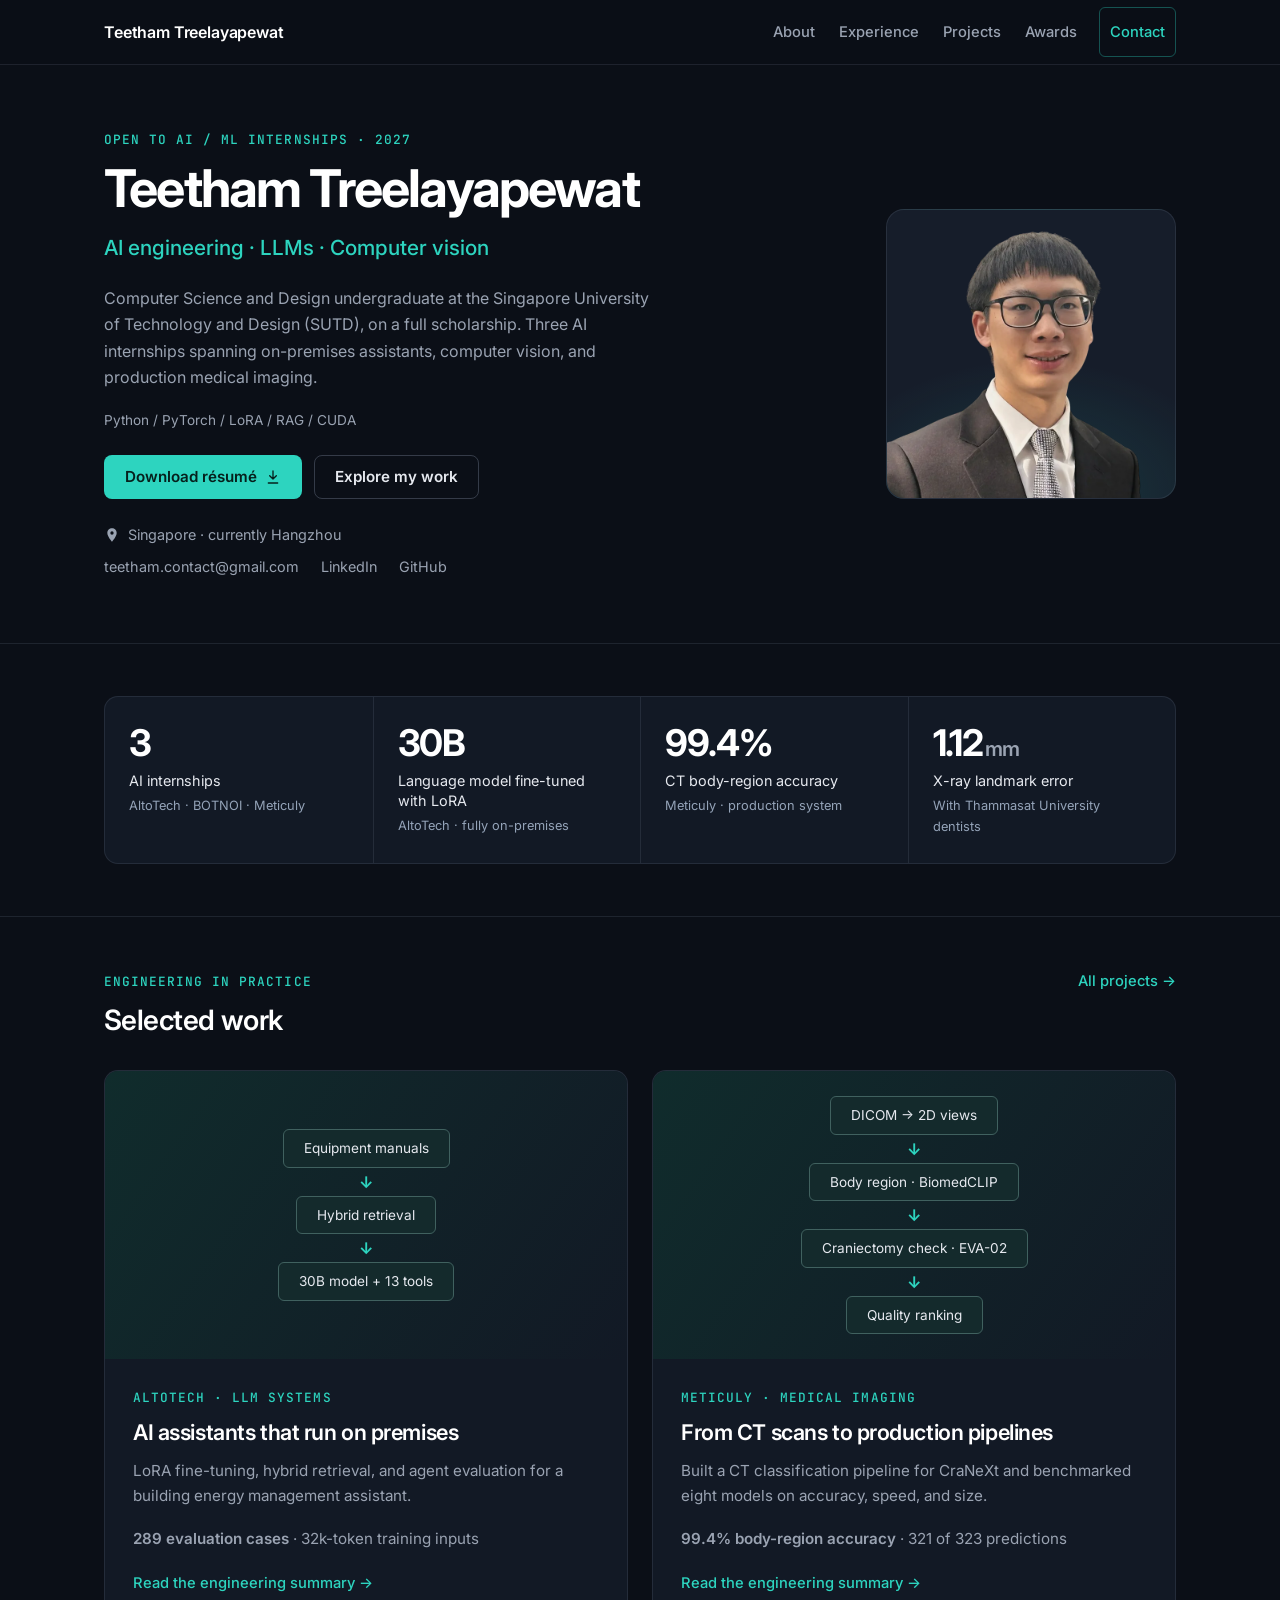
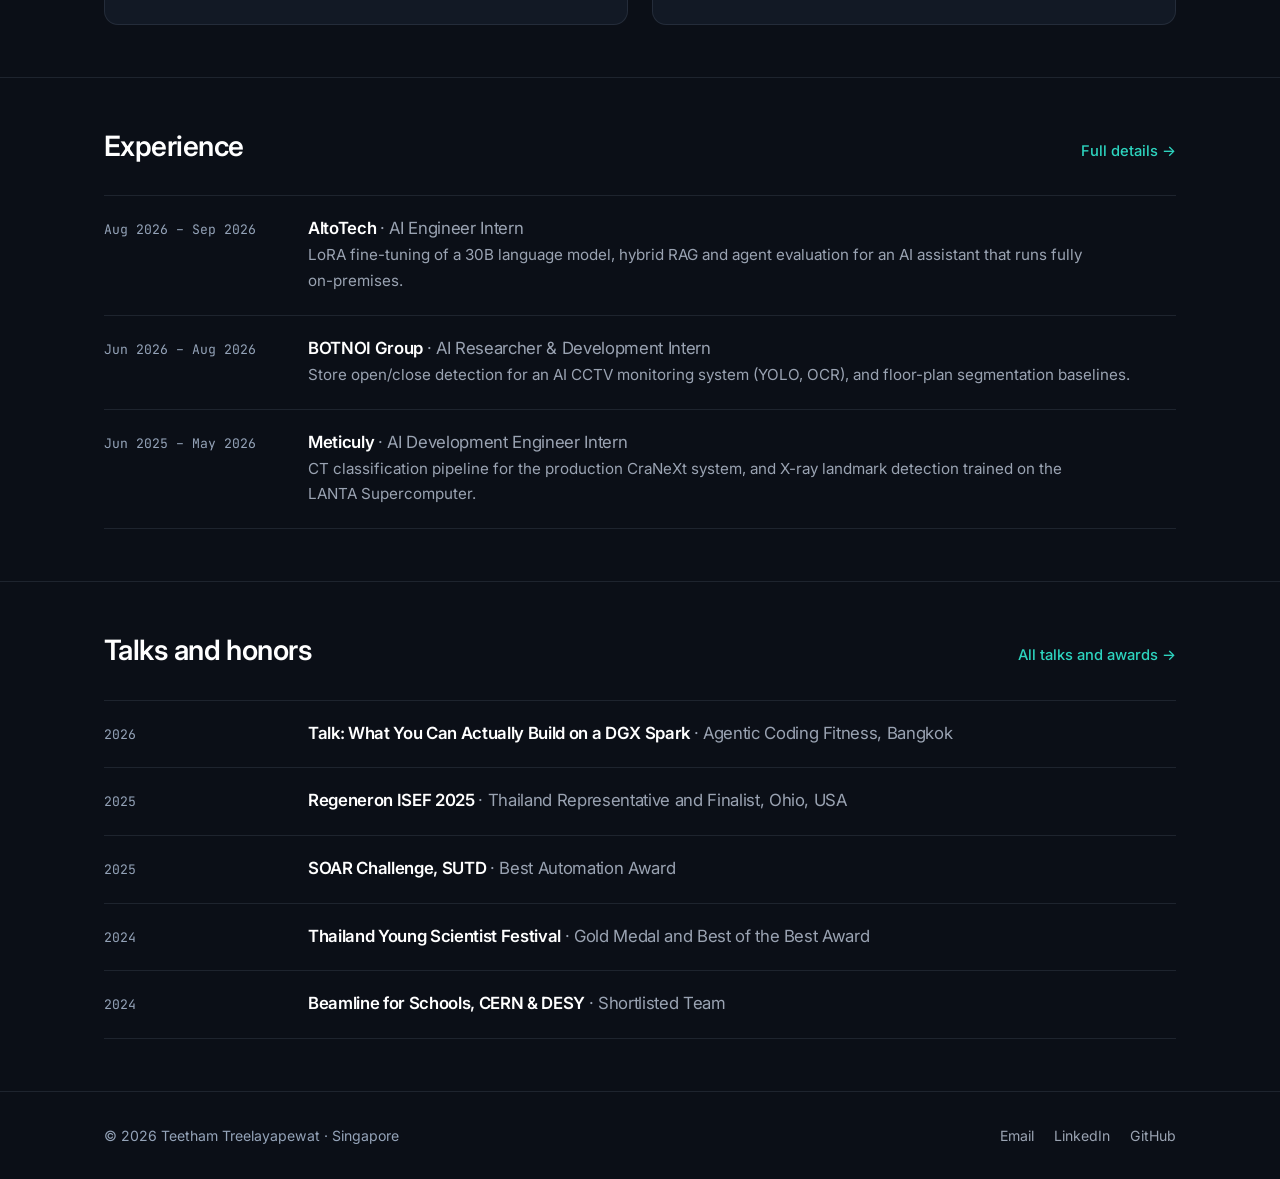
==== index.html @ 7c31bfbb "Portfolio website Static HTML/CSS/JS portfolio for Teetham Treelayapewat: home, about, experience, p" ====
<!DOCTYPE html>
<html lang="en">
<head>
  <meta charset="UTF-8" />
  <meta name="viewport" content="width=device-width, initial-scale=1.0" />
  <title>Teetham Treelayapewat — AI Engineer, Computer Science at SUTD</title>
  <meta name="description" content="Teetham Treelayapewat is an AI engineer and Computer Science student at SUTD, Singapore, with three AI internships in LLM fine-tuning and RAG, computer vision, and medical imaging." />
  <meta name="author" content="Teetham Treelayapewat" />
  <meta name="theme-color" content="#0b0f17" />

  <link rel="preconnect" href="https://fonts.googleapis.com" />
  <link rel="preconnect" href="https://fonts.gstatic.com" crossorigin />
  <link rel="stylesheet" href="https://fonts.googleapis.com/css2?family=Inter:wght@400;500;600;700&amp;family=JetBrains+Mono:wght@400;500&amp;display=swap" />
  <link rel="stylesheet" href="assets/css/style.css" />
  <script>document.documentElement.classList.add('js');</script>
</head>
<body>

  <a class="skip-link" href="#main">Skip to content</a>

  <header class="navbar">
    <nav class="nav-container" aria-label="Main">
      <a href="index.html" class="nav-logo" aria-current="page">Teetham Treelayapewat</a>
      <button class="nav-toggle" id="nav-toggle" type="button"
              aria-label="Menu" aria-expanded="false" aria-controls="nav-links">
        <span></span><span></span><span></span>
      </button>
      <ul class="nav-links" id="nav-links">
        <li><a href="about.html">About</a></li>
        <li><a href="experience.html">Experience</a></li>
        <li><a href="projects.html">Projects</a></li>
        <li><a href="awards.html">Awards</a></li>
        <li><a href="contact.html" class="nav-cta">Contact</a></li>
      </ul>
    </nav>
  </header>

  <main id="main">

    <!-- ── HERO ─────────────────────────────────────────────── -->
    <section class="hero" aria-labelledby="hero-name">
      

      <div class="container hero-inner">
        <div>
          <p class="eyebrow">Open to AI / ML internships &middot; 2027</p>
          <h1 class="hero-name" id="hero-name">Teetham Treelayapewat</h1>
          <p class="hero-title">AI engineering · LLMs · Computer vision</p>
          <p class="hero-bio">Computer Science and Design undergraduate at the Singapore University of Technology and Design (SUTD), on a full scholarship. Three AI internships spanning on-premises assistants, computer vision, and production medical imaging.</p>

          <p class="hero-focus">Python / PyTorch / LoRA / RAG / CUDA</p>
          <div class="hero-actions">
            <a href="assets/Teetham_Treelayapewat_Resume.pdf" class="btn btn-primary">Download résumé <svg viewBox="0 0 24 24" fill="none" stroke="currentColor" stroke-width="2" stroke-linecap="round" stroke-linejoin="round" aria-hidden="true"><path d="M12 3v12M7 10l5 5 5-5M5 21h14"/></svg></a>
            <a href="#featured" class="btn btn-ghost">Explore my work</a>
          </div>

          <ul class="hero-meta">
            <li><svg viewBox="0 0 24 24" aria-hidden="true"><path d="M12 2C8.13 2 5 5.13 5 9c0 5.25 7 13 7 13s7-7.75 7-13c0-3.87-3.13-7-7-7zm0 9.5a2.5 2.5 0 1 1 0-5 2.5 2.5 0 0 1 0 5z"/></svg> Singapore · currently Hangzhou</li>
            <li><a href="mailto:teetham.contact@gmail.com">teetham.contact@gmail.com</a></li>
            <li><a href="https://www.linkedin.com/in/teetham" target="_blank" rel="noopener noreferrer">LinkedIn</a></li>
            <li><a href="https://github.com/teetham-t" target="_blank" rel="noopener noreferrer">GitHub</a></li>
          </ul>
        </div>

        <picture class="hero-photo">
          <source srcset="assets/images/profile-teetham.webp" type="image/webp" />
          <img src="assets/images/profile-teetham.jpg"
               alt="Portrait of Teetham Treelayapewat"
               width="720" height="720" fetchpriority="high" />
        </picture>
      </div>
    </section>

    <!-- ── HIGHLIGHTS ───────────────────────────────────────── -->
    <section class="section" aria-labelledby="highlights-title">
      <div class="container">
        <h2 class="sr-only" id="highlights-title">Highlights</h2>
        <div class="stats fade-in">
          <div class="stat">
            <span class="stat-value">3</span>
            <span class="stat-label">AI internships</span>
            <span class="stat-sub">AltoTech &middot; BOTNOI &middot; Meticuly</span>
          </div>
          <div class="stat">
            <span class="stat-value">30B</span>
            <span class="stat-label">Language model fine-tuned with LoRA</span>
            <span class="stat-sub">AltoTech &middot; fully on-premises</span>
          </div>
          <div class="stat">
            <span class="stat-value">99.4%</span>
            <span class="stat-label">CT body-region accuracy</span>
            <span class="stat-sub">Meticuly &middot; production system</span>
          </div>
          <div class="stat">
            <span class="stat-value">1.12<small>mm</small></span>
            <span class="stat-label">X-ray landmark error</span>
            <span class="stat-sub">With Thammasat University dentists</span>
          </div>
        </div>
      </div>
    </section>

<section class="section" id="featured" aria-labelledby="featured-title">
<div class="container"><div class="section-head"><div><p class="eyebrow">Engineering in practice</p><h2 class="section-title" id="featured-title">Selected work</h2></div><a class="section-link" href="projects.html">All projects →</a></div>
<div class="featured-grid">
<article class="feature-card"><div class="pipeline" aria-label="Assistant pipeline"><span>Equipment manuals</span><b>↓</b><span>Hybrid retrieval</span><b>↓</b><span>30B model + 13 tools</span></div><div class="feature-content"><p class="eyebrow">AltoTech · LLM systems</p><h3>AI assistants that run on premises</h3><p>LoRA fine-tuning, hybrid retrieval, and agent evaluation for a building energy management assistant.</p><p class="feature-result">289 evaluation cases <span>· 32k-token training inputs</span></p><a href="projects.html#altotech" class="section-link">Read the engineering summary →</a></div></article>
<article class="feature-card"><div class="pipeline" aria-label="CT processing pipeline"><span>DICOM → 2D views</span><b>↓</b><span>Body region · BiomedCLIP</span><b>↓</b><span>Craniectomy check · EVA-02</span><b>↓</b><span>Quality ranking</span></div><div class="feature-content"><p class="eyebrow">Meticuly · Medical imaging</p><h3>From CT scans to production pipelines</h3><p>Built a CT classification pipeline for CraNeXt and benchmarked eight models on accuracy, speed, and size.</p><p class="feature-result">99.4% body-region accuracy <span>· 321 of 323 predictions</span></p><a href="projects.html#meticuly" class="section-link">Read the engineering summary →</a></div></article>
</div></div></section>
    <!-- ── EXPERIENCE SUMMARY ───────────────────────────────── -->
    <section class="section" aria-labelledby="exp-title">
      <div class="container">
        <div class="section-head">
          <h2 class="section-title" id="exp-title">Experience</h2>
          <a href="experience.html" class="section-link">Full details &rarr;</a>
        </div>

        <div class="row-list">
          <div class="row fade-in">
            <p class="row-date">Aug 2026 &ndash; Sep 2026</p>
            <div>
              <h3 class="row-title">AltoTech <span>&middot; AI Engineer Intern</span></h3>
              <p class="row-body">LoRA fine-tuning of a 30B language model, hybrid RAG and agent
                evaluation for an AI assistant that runs fully on-premises.</p>
            </div>
          </div>
          <div class="row fade-in">
            <p class="row-date">Jun 2026 &ndash; Aug 2026</p>
            <div>
              <h3 class="row-title">BOTNOI Group <span>&middot; AI Researcher &amp; Development Intern</span></h3>
              <p class="row-body">Store open/close detection for an AI CCTV monitoring system
                (YOLO, OCR), and floor-plan segmentation baselines.</p>
            </div>
          </div>
          <div class="row fade-in">
            <p class="row-date">Jun 2025 &ndash; May 2026</p>
            <div>
              <h3 class="row-title">Meticuly <span>&middot; AI Development Engineer Intern</span></h3>
              <p class="row-body">CT classification pipeline for the production CraNeXt system, and
                X-ray landmark detection trained on the LANTA Supercomputer.</p>
            </div>
          </div>
        </div>
      </div>
    </section>

    <!-- ── SELECTED HONORS ──────────────────────────────────── -->
    <section class="section" aria-labelledby="honors-title">
      <div class="container">
        <div class="section-head">
          <h2 class="section-title" id="honors-title">Talks and honors</h2>
          <a href="awards.html" class="section-link">All talks and awards &rarr;</a>
        </div>

        <div class="row-list">
          <div class="row fade-in">
            <p class="row-date">2026</p>
            <h3 class="row-title">Talk: What You Can Actually Build on a DGX Spark <span>&middot; Agentic Coding Fitness, Bangkok</span></h3>
          </div>
          <div class="row fade-in">
            <p class="row-date">2025</p>
            <h3 class="row-title">Regeneron ISEF 2025 <span>&middot; Thailand Representative and Finalist, Ohio, USA</span></h3>
          </div>
          <div class="row fade-in">
            <p class="row-date">2025</p>
            <h3 class="row-title">SOAR Challenge, SUTD <span>&middot; Best Automation Award</span></h3>
          </div>
          <div class="row fade-in">
            <p class="row-date">2024</p>
            <h3 class="row-title">Thailand Young Scientist Festival <span>&middot; Gold Medal and Best of the Best Award</span></h3>
          </div>
          <div class="row fade-in">
            <p class="row-date">2024</p>
            <h3 class="row-title">Beamline for Schools, CERN &amp; DESY <span>&middot; Shortlisted Team</span></h3>
          </div>
        </div>
      </div>
    </section>

  </main>

  <footer class="footer">
    <div class="container footer-inner">
      <p class="footer-copy">&copy; 2026 Teetham Treelayapewat &middot; Singapore</p>
      <ul class="footer-links">
        <li><a href="mailto:teetham.contact@gmail.com">Email</a></li>
        <li><a href="https://www.linkedin.com/in/teetham" target="_blank" rel="noopener noreferrer">LinkedIn</a></li>
        <li><a href="https://github.com/teetham-t" target="_blank" rel="noopener noreferrer">GitHub</a></li>
      </ul>
    </div>
  </footer>

  
  <script src="assets/js/main.js"></script>
</body>
</html>
---- assets/css/style.css ----
/* ============================================================
   PORTFOLIO — Teetham Treelayapewat
   style.css — single stylesheet for all pages
   Fonts are loaded with <link> tags in each page's <head>.
   ============================================================ */

/* ── 1. DESIGN TOKENS ───────────────────────────────────────── */
:root {
  --bg:           #0b0f17;
  --surface:      #121925;
  --surface2:     #161d2a;
  --border:       rgba(148, 163, 184, 0.14);
  --border-hover: rgba(148, 163, 184, 0.30);
  --accent:       #2dd4bf;
  --accent-soft:  rgba(45, 212, 191, 0.10);
  --text:         #e6e9ef;
  --text-muted:   #9aa3b2;
  --text-faint:   #6b7586;

  --font-body:    'Inter', system-ui, -apple-system, 'Segoe UI', sans-serif;
  --font-mono:    'JetBrains Mono', ui-monospace, 'SF Mono', Menlo, monospace;

  --nav-height:   64px;
  --max-width:    1080px;
  --read-width:   760px;
  --radius:       14px;
  --radius-sm:    8px;
  --t:            0.2s ease;
}

/* ── 2. RESET & BASE ────────────────────────────────────────── */
*, *::before, *::after {
  box-sizing: border-box;
  margin: 0;
  padding: 0;
}

html {
  font-size: 16px;
  scroll-behavior: smooth;
  -webkit-text-size-adjust: 100%;
}

body {
  background: var(--bg);
  color: var(--text);
  font-family: var(--font-body);
  line-height: 1.65;
  -webkit-font-smoothing: antialiased;
  overflow-x: hidden;
  /* Keep the footer at the bottom on short pages */
  min-height: 100vh;
  display: flex;
  flex-direction: column;
}

main { flex: 1; }

a {
  color: var(--accent);
  text-decoration: none;
  transition: color var(--t);
}

a:hover { color: #fff; }

a:focus-visible,
button:focus-visible {
  outline: 2px solid var(--accent);
  outline-offset: 3px;
  border-radius: 4px;
}

img { max-width: 100%; display: block; }

ul { list-style: none; }

h1, h2, h3, h4 {
  color: #fff;
  line-height: 1.2;
  letter-spacing: -0.02em;
  font-weight: 600;
}

strong { color: #fff; font-weight: 600; }

/* Avoid a lone word on the last line of headings and paragraphs */
h1, h2, h3, h4 { text-wrap: balance; }
p, li, dd { text-wrap: pretty; }

.sr-only {
  position: absolute;
  width: 1px;
  height: 1px;
  overflow: hidden;
  clip: rect(0 0 0 0);
  white-space: nowrap;
}

.skip-link {
  position: absolute;
  left: 16px;
  top: -48px;
  z-index: 1100;
  background: var(--accent);
  color: var(--bg);
  padding: 8px 14px;
  border-radius: var(--radius-sm);
  font-weight: 600;
}

.skip-link:focus { top: 12px; color: var(--bg); }

/* ── 3. LAYOUT HELPERS ──────────────────────────────────────── */
.container {
  max-width: var(--max-width);
  margin: 0 auto;
  padding: 0 24px;
}

.section { padding: 72px 0; }

.section + .section { border-top: 1px solid var(--border); }

/* Small mono label above headings */
.eyebrow {
  font-family: var(--font-mono);
  font-size: 0.78rem;
  font-weight: 500;
  color: var(--accent);
  letter-spacing: 0.08em;
  text-transform: uppercase;
  margin-bottom: 12px;
}

.section-head {
  display: flex;
  align-items: baseline;
  justify-content: space-between;
  gap: 16px;
  margin-bottom: 32px;
  flex-wrap: wrap;
}

.section-title {
  font-size: clamp(1.4rem, 2.6vw, 1.75rem);
}

.section-link {
  font-size: 0.92rem;
  font-weight: 500;
  white-space: nowrap;
}

/* Page header (inner pages) */
.page-header {
  padding: 64px 0 40px;
}

.page-title {
  font-size: clamp(2rem, 4.5vw, 2.75rem);
  font-weight: 700;
  letter-spacing: -0.03em;
}

.page-intro {
  margin-top: 14px;
  max-width: 720px;
  text-wrap: balance;
  font-size: 1.05rem;
  color: var(--text-muted);
}

/* Tag pill */
.tags {
  display: flex;
  flex-wrap: wrap;
  gap: 8px;
}

.tag {
  display: inline-block;
  padding: 3px 10px;
  background: var(--accent-soft);
  color: var(--accent);
  font-family: var(--font-mono);
  font-size: 0.74rem;
  border-radius: 999px;
  white-space: nowrap;
}

/* Buttons */
.btn {
  display: inline-flex;
  align-items: center;
  gap: 8px;
  padding: 11px 20px;
  border-radius: var(--radius-sm);
  font-weight: 600;
  font-size: 0.95rem;
  line-height: 1.2;
  border: 1px solid transparent;
  transition: background var(--t), color var(--t), border-color var(--t);
}

.btn svg { width: 16px; height: 16px; flex-shrink: 0; }

.btn-primary {
  background: var(--accent);
  color: #06201c;
}

.btn-primary:hover { background: #5eead4; color: #06201c; }

.btn-ghost {
  color: var(--text);
  border-color: var(--border-hover);
}

.btn-ghost:hover {
  color: #fff;
  border-color: var(--text-muted);
  background: rgba(255, 255, 255, 0.03);
}

/* Fade-in on scroll — only hides content once JS has run */
.js .fade-in {
  opacity: 0;
  transform: translateY(16px);
  transition: opacity 0.5s ease, transform 0.5s ease;
}

.js .fade-in.visible {
  opacity: 1;
  transform: none;
}

/* Bulleted list used by experience and projects */
.bullets {
  display: flex;
  flex-direction: column;
  gap: 10px;
}

.bullets li {
  position: relative;
  padding-left: 20px;
  color: var(--text);
}

.bullets li::before {
  content: '';
  position: absolute;
  left: 2px;
  top: 0.68em;
  width: 6px;
  height: 6px;
  border-radius: 50%;
  background: var(--accent);
  opacity: 0.8;
}

/* ── 4. NAVBAR ───────────────────────────────────────────────── */
.navbar {
  position: sticky;
  top: 0;
  z-index: 1000;
  background: rgba(11, 15, 23, 0.85);
  backdrop-filter: blur(12px);
  -webkit-backdrop-filter: blur(12px);
  border-bottom: 1px solid var(--border);
}

.nav-container {
  max-width: var(--max-width);
  margin: 0 auto;
  padding: 0 24px;
  min-height: var(--nav-height);
  display: flex;
  align-items: center;
  justify-content: space-between;
  gap: 16px;
}

.nav-logo {
  font-weight: 600;
  font-size: 1rem;
  color: #fff;
  letter-spacing: -0.01em;
  white-space: nowrap;
}

.nav-logo:hover { color: var(--accent); }

.nav-links {
  display: flex;
  align-items: center;
  gap: 4px;
}

.nav-links a {
  display: block;
  font-size: 0.92rem;
  font-weight: 500;
  color: var(--text-muted);
  padding: 6px 12px;
  border-radius: 6px;
  transition: color var(--t), background var(--t);
}

.nav-links a:hover { color: #fff; }

.nav-links a[aria-current="page"] {
  color: #fff;
  background: rgba(255, 255, 255, 0.06);
}

.nav-links .nav-cta {
  margin-left: 8px;
  color: var(--accent);
  border: 1px solid rgba(45, 212, 191, 0.35);
}

.nav-links .nav-cta:hover,
.nav-links .nav-cta[aria-current="page"] {
  background: var(--accent-soft);
  color: var(--accent);
}

/* Hamburger (shown on small screens when JS runs) */
.nav-toggle {
  display: none;
  flex-direction: column;
  justify-content: center;
  gap: 5px;
  width: 40px;
  height: 40px;
  background: none;
  border: none;
  cursor: pointer;
  padding: 8px;
}

.nav-toggle span {
  display: block;
  height: 2px;
  background: var(--text);
  border-radius: 2px;
  transition: transform var(--t), opacity var(--t);
}

.nav-toggle.open span:nth-child(1) { transform: translateY(7px) rotate(45deg); }
.nav-toggle.open span:nth-child(2) { opacity: 0; }
.nav-toggle.open span:nth-child(3) { transform: translateY(-7px) rotate(-45deg); }

/* ── 5. HOME — HERO ──────────────────────────────────────────── */
.hero {
  position: relative;
  overflow: hidden;
  border-bottom: 1px solid var(--border);
}

#particles-canvas {
  position: absolute;
  inset: 0;
  width: 100%;
  height: 100%;
  pointer-events: none;
  opacity: 0.35;
}

.hero-inner {
  position: relative;
  z-index: 1;
  display: grid;
  grid-template-columns: minmax(0, 1.35fr) minmax(0, 1fr);
  align-items: center;
  gap: 56px;
  padding-top: 88px;
  padding-bottom: 88px;
}

.hero-name {
  font-size: clamp(2.4rem, 5.2vw, 3.6rem);
  font-weight: 700;
  letter-spacing: -0.035em;
  line-height: 1.05;
}

.hero-title {
  margin-top: 14px;
  font-size: clamp(1.1rem, 2vw, 1.3rem);
  font-weight: 500;
  color: var(--text);
}

.hero-bio {
  margin-top: 20px;
  max-width: 560px;
  font-size: 1.05rem;
  color: var(--text-muted);
}

.hero-actions {
  display: flex;
  flex-wrap: wrap;
  gap: 12px;
  margin-top: 32px;
}

.hero-meta {
  display: flex;
  flex-wrap: wrap;
  gap: 8px 22px;
  margin-top: 28px;
  font-size: 0.9rem;
  color: var(--text-muted);
}

.hero-meta li {
  display: flex;
  align-items: center;
  gap: 8px;
}

.hero-meta svg {
  width: 16px;
  height: 16px;
  flex-shrink: 0;
  fill: currentColor;
}

/* Location on its own row; email, LinkedIn and GitHub together below it */
.hero-meta li:first-child { flex-basis: 100%; }
.hero-meta a { color: var(--text-muted); }
.hero-meta a:hover { color: #fff; }

.hero-photo {
  justify-self: end;
  width: 100%;
  max-width: 380px;
  aspect-ratio: 1 / 1;
  border-radius: 24px;
  overflow: hidden;
  border: 1px solid var(--border);
  background:
    radial-gradient(120% 80% at 50% 100%, rgba(45, 212, 191, 0.16), transparent 60%),
    var(--surface2);
}

.hero-photo img {
  width: 100%;
  height: 100%;
  object-fit: cover;
}

/* ── 6. HOME — STATS, SUMMARY LISTS ─────────────────────────── */
.stats {
  display: grid;
  grid-template-columns: repeat(4, 1fr);
  border: 1px solid var(--border);
  border-radius: var(--radius);
  background: var(--surface);
  overflow: hidden;
}

.stat {
  padding: 26px 24px;
  border-left: 1px solid var(--border);
}

.stat:first-child { border-left: none; }

.stat-value {
  display: block;
  font-size: clamp(1.8rem, 3.2vw, 2.3rem);
  font-weight: 700;
  letter-spacing: -0.03em;
  color: #fff;
  line-height: 1.1;
}

.stat-value small {
  font-size: 0.55em;
  font-weight: 600;
  margin-left: 2px;
  color: var(--text-muted);
}

.stat-label {
  display: block;
  margin-top: 8px;
  font-size: 0.9rem;
  color: var(--text);
  line-height: 1.4;
}

.stat-sub {
  display: block;
  margin-top: 4px;
  font-size: 0.8rem;
  color: var(--text-faint);
}

/* Compact rows: experience summary, honors */
.row-list { border-top: 1px solid var(--border); }

.row {
  display: grid;
  grid-template-columns: 180px minmax(0, 1fr);
  align-items: baseline;
  gap: 24px;
  padding: 22px 0;
  border-bottom: 1px solid var(--border);
}

.row-date {
  font-family: var(--font-mono);
  font-size: 0.82rem;
  color: var(--text-faint);
}

.row-title {
  font-size: 1.05rem;
  font-weight: 600;
  color: #fff;
}

.row-title span {
  font-weight: 400;
  color: var(--text-muted);
}

.row-body {
  margin-top: 4px;
  font-size: 0.95rem;
  color: var(--text-muted);
}

/* ── 7. EXPERIENCE PAGE ─────────────────────────────────────── */
.role {
  display: grid;
  grid-template-columns: 180px minmax(0, 1fr);
  align-items: baseline;
  gap: 24px;
  padding: 40px 0;
  border-top: 1px solid var(--border);
}

.role-when {
  font-family: var(--font-mono);
  font-size: 0.82rem;
  color: var(--text-faint);
  line-height: 1.6;
}

.role-when span { display: block; }

.role-company {
  font-size: 1.35rem;
  font-weight: 700;
}

.role-title {
  margin-top: 2px;
  font-size: 1rem;
  font-weight: 500;
  color: var(--accent);
}

.role-about {
  margin-top: 6px;
  font-size: 0.92rem;
  color: var(--text-muted);
}

.role .bullets {
  margin-top: 20px;
  margin-bottom: 22px;
  max-width: var(--read-width);
}

/* ── 8. PROJECTS PAGE ───────────────────────────────────────── */
.projects-grid {
  display: grid;
  grid-template-columns: repeat(2, minmax(0, 1fr));
  gap: 20px;
}

.project-card {
  display: flex;
  flex-direction: column;
  gap: 12px;
  padding: 28px;
  background: var(--surface);
  border: 1px solid var(--border);
  border-radius: var(--radius);
  transition: border-color var(--t), transform var(--t);
}

.project-card:hover {
  border-color: var(--border-hover);
  transform: translateY(-2px);
}

.project-meta {
  font-family: var(--font-mono);
  font-size: 0.78rem;
  color: var(--text-faint);
}

.project-title {
  font-size: 1.15rem;
  font-weight: 600;
  line-height: 1.3;
}

.project-note {
  align-self: flex-start;
  font-size: 0.82rem;
  font-weight: 500;
  color: var(--accent);
  background: var(--accent-soft);
  padding: 4px 10px;
  border-radius: 6px;
}

.project-desc {
  font-size: 0.95rem;
  color: var(--text-muted);
  flex: 1;
}

/* Optional image banner at top of a project card */
.card-img {
  margin: -28px -28px 4px;
  border-radius: var(--radius) var(--radius) 0 0;
  overflow: hidden;
}

.card-img img {
  width: 100%;
  height: 200px;
  object-fit: cover;
}

/* ── 9. ABOUT PAGE ──────────────────────────────────────────── */
.about-grid {
  display: grid;
  grid-template-columns: minmax(0, 1.6fr) minmax(0, 1fr);
  gap: 56px;
  align-items: start;
}

.prose p {
  font-size: 1.05rem;
  color: var(--text);
  max-width: 680px;
}

.prose p + p { margin-top: 16px; }

.sub-title {
  font-size: 1.15rem;
  margin: 48px 0 18px;
}

.edu-item + .edu-item { margin-top: 22px; }

.edu-head {
  display: flex;
  justify-content: space-between;
  gap: 16px;
  flex-wrap: wrap;
}

.edu-school {
  font-size: 1.02rem;
  font-weight: 600;
  color: #fff;
}

.edu-date {
  font-family: var(--font-mono);
  font-size: 0.82rem;
  color: var(--text-faint);
  padding-top: 2px;
}

.edu-detail {
  margin-top: 2px;
  font-size: 0.95rem;
  color: var(--text-muted);
}

.skills {
  display: grid;
  grid-template-columns: 170px minmax(0, 1fr);
  gap: 12px 20px;
}

.skills dt {
  font-size: 0.92rem;
  font-weight: 600;
  color: #fff;
}

.skills dd {
  font-size: 0.95rem;
  color: var(--text-muted);
}

/* Side cards */
.side-card {
  padding: 24px;
  background: var(--surface);
  border: 1px solid var(--border);
  border-radius: var(--radius);
}

.side-card + .side-card { margin-top: 20px; }

.side-card h2 {
  font-family: var(--font-mono);
  font-size: 0.78rem;
  font-weight: 500;
  color: var(--accent);
  letter-spacing: 0.08em;
  text-transform: uppercase;
  margin-bottom: 14px;
}

.side-card .bullets { gap: 8px; }
.side-card .bullets li { font-size: 0.95rem; }

.side-card dl { display: grid; gap: 10px; }

.side-card dt {
  font-size: 0.8rem;
  color: var(--text-faint);
}

.side-card dd {
  font-size: 0.95rem;
  color: var(--text);
}

/* ── 10. CONTACT PAGE ───────────────────────────────────────── */
.contact-grid {
  display: grid;
  grid-template-columns: repeat(3, minmax(0, 1fr));
  gap: 16px;
}

.contact-link {
  display: flex;
  align-items: center;
  gap: 16px;
  padding: 20px 22px;
  background: var(--surface);
  border: 1px solid var(--border);
  border-radius: var(--radius);
  color: var(--text);
  transition: border-color var(--t), background var(--t);
}

.contact-link:hover {
  border-color: var(--border-hover);
  background: var(--surface2);
  color: var(--text);
}

.contact-link svg {
  width: 22px;
  height: 22px;
  flex-shrink: 0;
  fill: var(--accent);
}

.contact-link-name {
  display: block;
  font-weight: 600;
  color: #fff;
}

.contact-link-label {
  display: block;
  font-size: 0.88rem;
  color: var(--text-muted);
  overflow-wrap: anywhere;
}

/* ── 11. FOOTER ──────────────────────────────────────────────── */
.footer {
  border-top: 1px solid var(--border);
  padding: 32px 0;
}

.footer-inner {
  display: flex;
  align-items: center;
  justify-content: space-between;
  gap: 16px;
  flex-wrap: wrap;
}

.footer-copy {
  font-size: 0.88rem;
  color: var(--text-faint);
}

.footer-links {
  display: flex;
  gap: 20px;
  font-size: 0.88rem;
}

.footer-links a { color: var(--text-muted); }
.footer-links a:hover { color: #fff; }

/* ── 12. RESPONSIVE ──────────────────────────────────────────── */
@media (max-width: 900px) {
  .hero-inner {
    grid-template-columns: 1fr;
    gap: 40px;
    padding-top: 56px;
    padding-bottom: 64px;
  }

  .hero-photo {
    order: -1;
    justify-self: start;
    max-width: 200px;
    border-radius: 20px;
  }

  .stats { grid-template-columns: repeat(2, 1fr); }
  .stat:nth-child(3) { border-left: none; }
  .stat:nth-child(n + 3) { border-top: 1px solid var(--border); }

  .about-grid { grid-template-columns: 1fr; gap: 40px; }
}

@media (max-width: 760px) {
  /* Without JS the links simply wrap under the name */
  .nav-container { flex-wrap: wrap; padding-top: 8px; padding-bottom: 8px; }
  .nav-links { flex-wrap: wrap; }

  /* With JS: hamburger menu */
  .js .nav-container { flex-wrap: nowrap; padding-top: 0; padding-bottom: 0; }
  .js .nav-toggle { display: flex; }

  .js .nav-links {
    position: absolute;
    top: 100%;
    left: 0;
    right: 0;
    flex-direction: column;
    align-items: stretch;
    gap: 2px;
    padding: 12px 16px 16px;
    background: var(--bg);
    border-bottom: 1px solid var(--border);
    display: none;
  }

  .js .nav-links.open { display: flex; }
  .js .nav-links a { padding: 12px; font-size: 1rem; }
  .js .nav-links .nav-cta { margin: 8px 0 0; text-align: center; }

  .section { padding: 56px 0; }
  .page-header { padding: 48px 0 24px; }

  .row,
  .role {
    grid-template-columns: 1fr;
    gap: 6px;
  }

  .role { padding: 32px 0; }
  .role-when span { display: inline; }
  .role-when span + span::before { content: ' · '; }

  .projects-grid,
  .contact-grid { grid-template-columns: 1fr; }

  .project-card { padding: 22px; }
  .card-img { margin: -22px -22px 4px; }

  .skills { grid-template-columns: 1fr; gap: 2px; }
  .skills dd + dt { margin-top: 12px; }
}

@media (max-width: 420px) {
  .stats { grid-template-columns: 1fr; }
  .stat { border-left: none; }
  .stat + .stat { border-top: 1px solid var(--border); }
}

/* ── 13. REDUCED MOTION ──────────────────────────────────────── */
@media (prefers-reduced-motion: reduce) {
  html { scroll-behavior: auto; }

  *, *::before, *::after {
    transition-duration: 0.01ms !important;
    animation-duration: 0.01ms !important;
  }

  .js .fade-in { opacity: 1; transform: none; }
  .project-card:hover { transform: none; }
  #particles-canvas { display: none; }
}

/* Version 2: a calmer portfolio with visible engineering evidence. */
:root { --text-faint: #94a3b8; --max-width: 1120px; }
html { scroll-padding-top: 90px; }
.js .fade-in { opacity: 1; transform: none; transition: none; }
.nav-links a { padding: 12px 10px; }
.nav-toggle { width: 44px; height: 44px; }
.btn { min-height: 44px; }
.hero-inner { grid-template-columns: minmax(0, 1.7fr) minmax(0, 1fr); gap: 48px; padding-top: 64px; padding-bottom: 64px; }
.hero-name { font-size: clamp(2.15rem, 4.5vw, 3.25rem); }
.hero-photo { max-width: 290px; border-radius: 18px; }
.hero-title { color: var(--accent); }
.hero-focus { margin-top: 18px; font-size: .85rem; color: var(--text-muted); }
.hero-bio { font-size: 1rem; }
.hero-actions { margin-top: 24px; }
.hero-meta { margin-top: 24px; }
.section { padding: 52px 0; }
.featured-grid { display: grid; grid-template-columns: repeat(2, minmax(0, 1fr)); gap: 24px; }
.feature-card { overflow: hidden; border: 1px solid var(--border); border-radius: var(--radius); background: var(--surface); }
.pipeline { padding: 24px; display: flex; flex-direction: column; gap: 6px; align-items: center; background: linear-gradient(125deg, #102c2c, #121925); }
.pipeline span { padding: 7px 20px; border: 1px solid #40615f; border-radius: 6px; background: #142a2c; font-size: .85rem; color: #e6e9ef; }
.pipeline b { color: var(--accent); line-height: 1; }
/* Same diagram height in both cards so the text below lines up */
.featured-grid .pipeline { min-height: 288px; justify-content: center; }
.feature-content { padding: 28px; }
.feature-content h3 { font-size: 1.35rem; margin-bottom: 12px; }
.feature-content > p:not(.eyebrow) { color: var(--text-muted); font-size: .95rem; }
.feature-content .feature-result { color: var(--text); margin: 18px 0; font-weight: 600; }
.feature-result span { color: var(--text-muted); font-weight: 400; }
.case-label { font-size: .92rem; margin-top: 6px; }
.project-card:hover { transform: none; }
.project-meta, .tag, .eyebrow { font-size: .8rem; }
@media (max-width: 1000px) and (min-width: 761px) { .nav-logo { font-size: .85rem; } .nav-links a { font-size: .82rem; padding: 12px 7px; } }
@media (max-width: 900px) { .hero-inner { grid-template-columns: minmax(0,1fr) 200px; gap: 28px; } .hero-photo { order: 0; } }
@media (max-width: 760px) {
  .hero-inner { grid-template-columns: 1fr; padding-top: 32px; padding-bottom: 36px; gap: 24px; }
  .hero-photo { order: 0; max-width: 120px; justify-self: start; border-radius: 12px; }
  .hero-bio { margin-top: 14px; line-height: 1.6; }
  .hero-name { overflow-wrap: anywhere; }
  .hero-focus { font-size: .78rem; }
  .hero-meta { gap: 8px 16px; }
  .hero-meta li:nth-child(2) { flex-basis: 100%; }
  .featured-grid { grid-template-columns: 1fr; }
  .featured-grid .pipeline { min-height: 0; }
  .section { padding: 36px 0; }
  .feature-content { padding: 22px; }
  .row-date, .role-when { font-size: .86rem; }
}
@media print {
  :root { --text: #18212f; --text-muted: #384657; --text-faint: #485569; --accent: #086c60; --border: #cbd5e1; }
  body { background: white; color: #18212f; font-size: 10pt; }
  .navbar, .footer, .skip-link { display: none; }
  h1,h2,h3,h4,strong,.edu-school,.row-title { color: #18212f; }
  .container { max-width: none; padding: 0; }
  .page-header { padding: 0 0 24px; }
  .page-title { font-size: 26pt; }
  .role { padding: 18px 0; }
  .role .bullets { margin: 10px 0; }
  .role, .row, .edu-item { break-inside: avoid; }
  .tags { display: none; }
  .sub-title { margin-top: 24px; }
  a { color: #086c60; }
  @page { margin: 16mm; }
}
.project-card .project-desc { flex: none; }
.project-card > .section-link { margin-top: auto; }
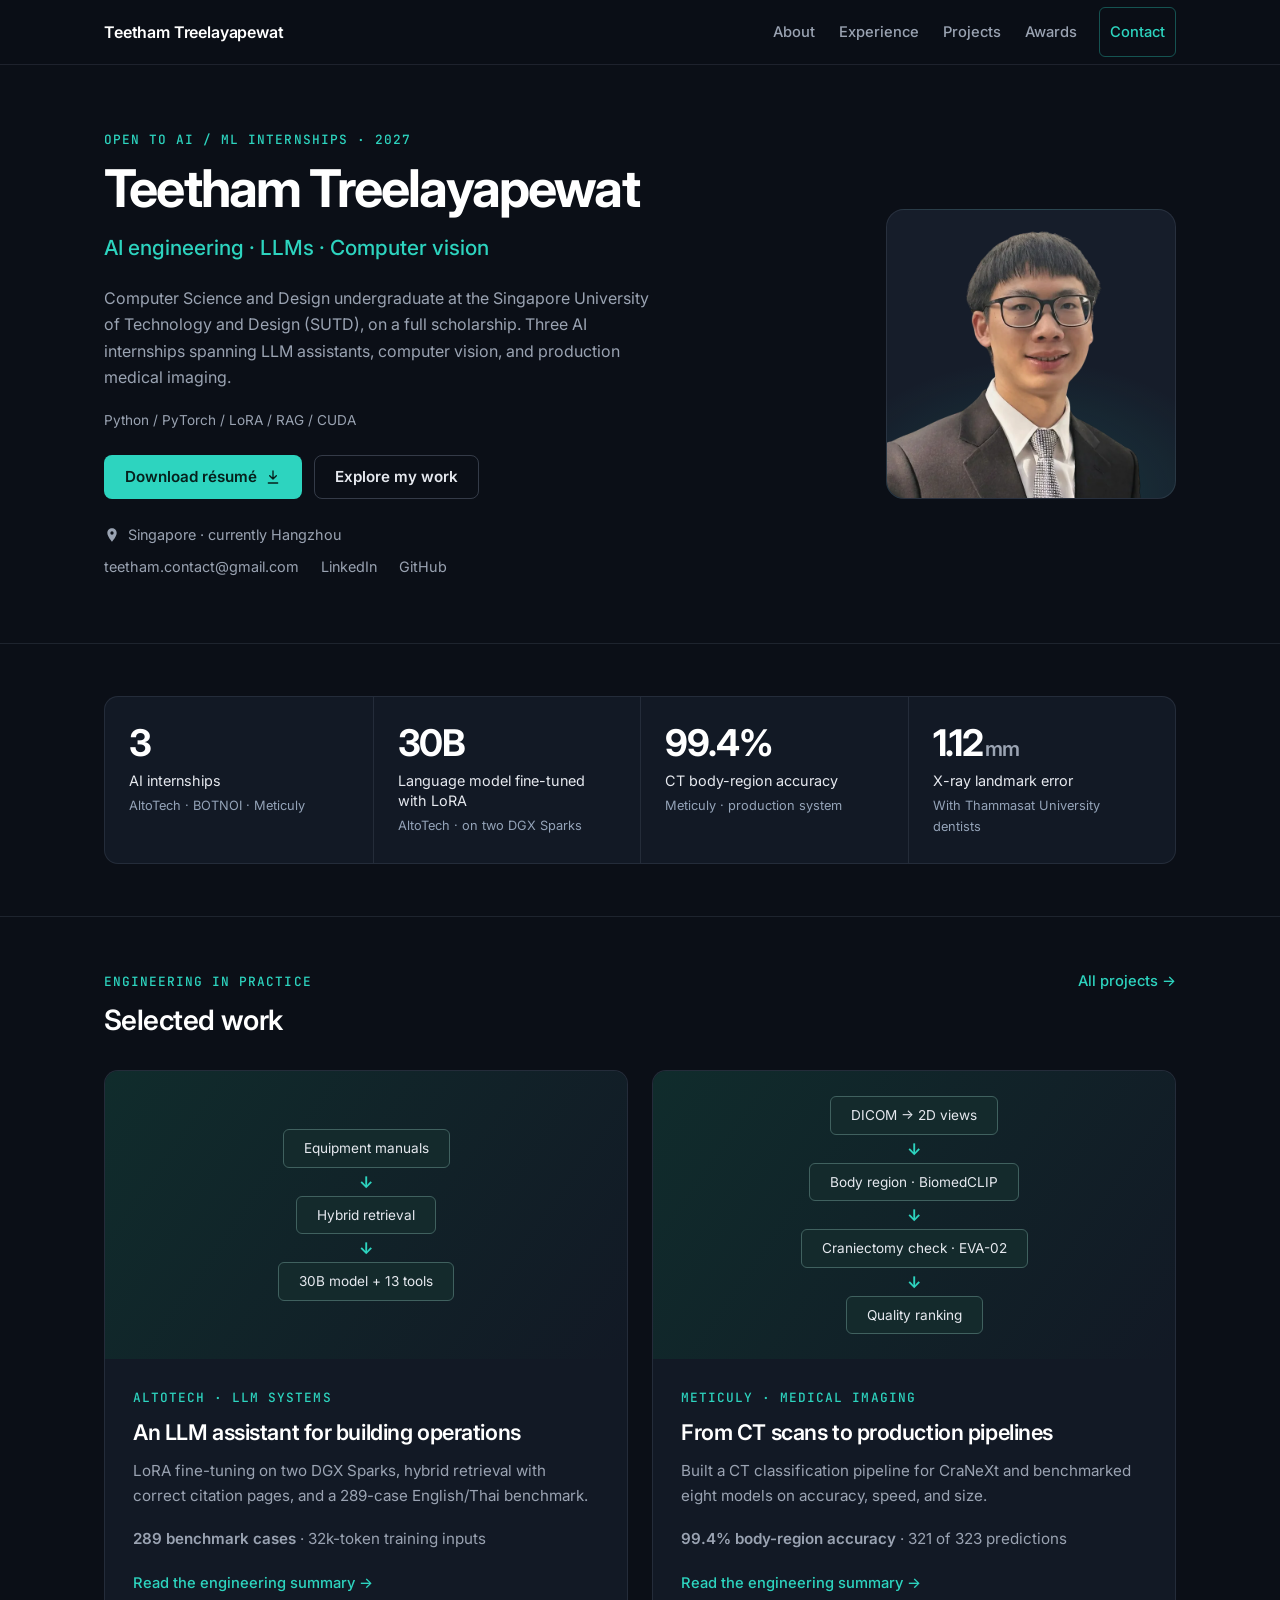
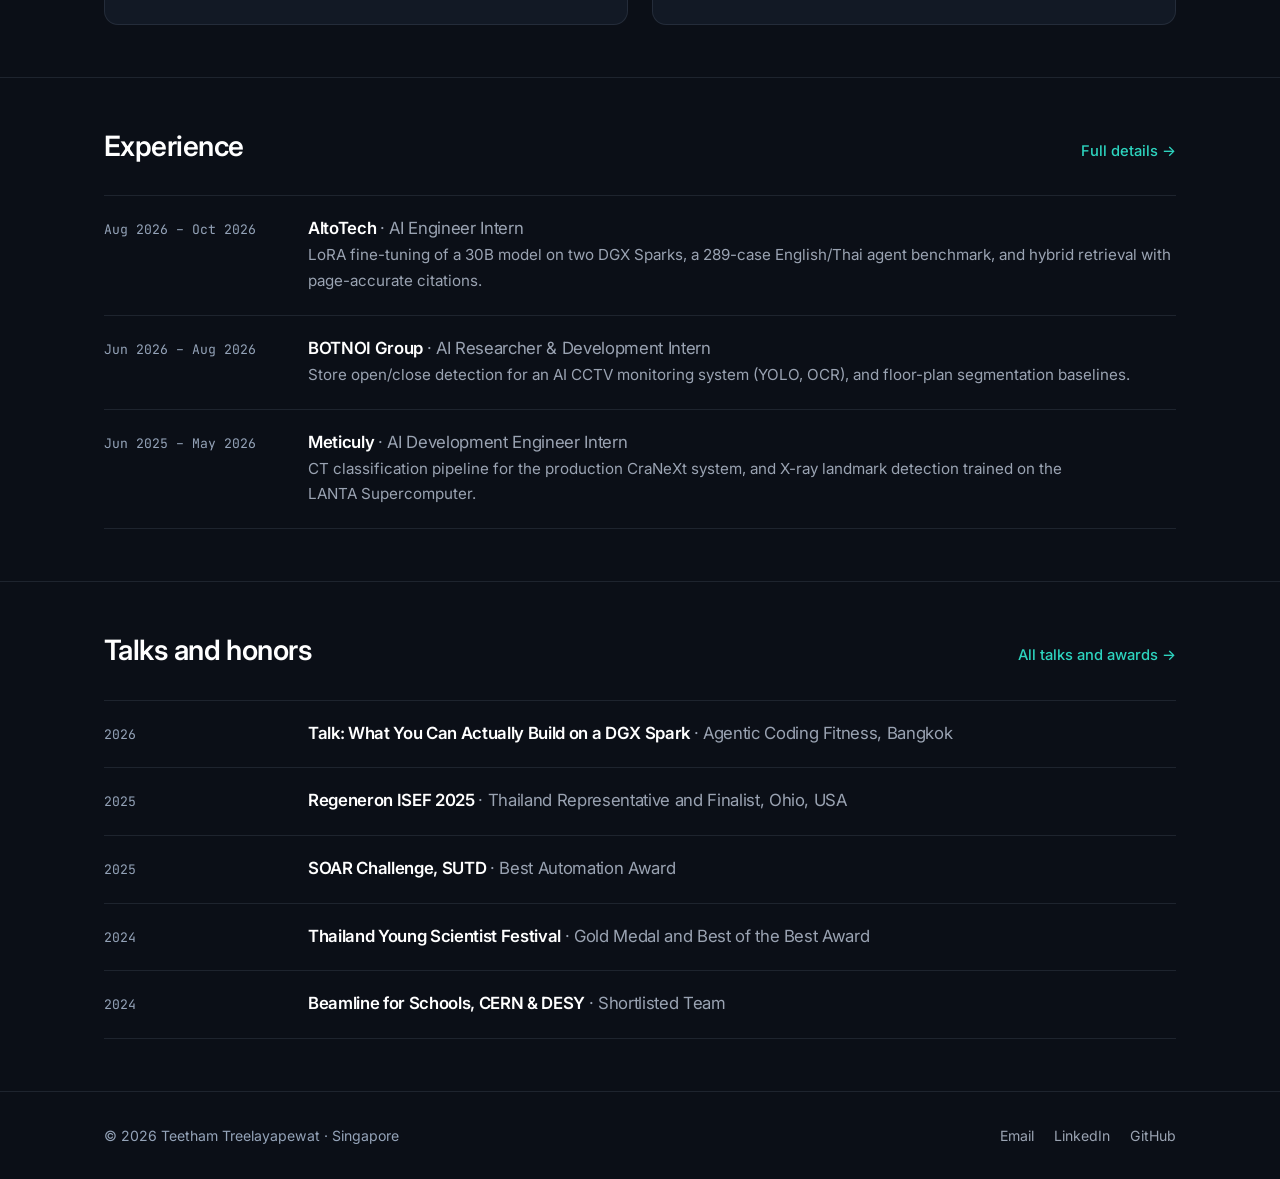
==== commit 757506f5: "Update AltoTech internship: Aug–Oct 2026, new bullets and résumé - Experience, home, Projects and Ab" ====
--- a/index.html
+++ b/index.html
@@ -13,6 +13,61 @@
   <link rel="stylesheet" href="https://fonts.googleapis.com/css2?family=Inter:wght@400;500;600;700&amp;family=JetBrains+Mono:wght@400;500&amp;display=swap" />
   <link rel="stylesheet" href="assets/css/style.css" />
   <script>document.documentElement.classList.add('js');</script>
+  <script type="application/ld+json">
+{
+    "@context": "https://schema.org",
+    "@type": "ProfilePage",
+    "url": "https://teetham.com/",
+    "mainEntity": {
+      "@type": "Person",
+      "@id": "https://teetham.com/#person",
+      "name": "Teetham Treelayapewat",
+      "alternateName": "Saimek",
+      "url": "https://teetham.com/",
+      "image": "https://teetham.com/assets/images/profile-teetham.jpg",
+      "jobTitle": "AI Engineer",
+      "description": "Computer Science and Design undergraduate at SUTD on a full scholarship, with three AI internships: LLM fine-tuning and RAG at AltoTech, computer vision at BOTNOI, and a production CT classification pipeline at Meticuly.",
+      "email": "mailto:teetham.contact@gmail.com",
+      "address": {
+        "@type": "PostalAddress",
+        "addressLocality": "Singapore",
+        "addressCountry": "SG"
+      },
+      "alumniOf": [
+        {
+          "@type": "CollegeOrUniversity",
+          "name": "Singapore University of Technology and Design",
+          "sameAs": "https://www.sutd.edu.sg/"
+        },
+        {
+          "@type": "HighSchool",
+          "name": "Kamnoetvidya Science Academy"
+        }
+      ],
+      "knowsAbout": [
+        "Machine learning",
+        "LLM fine-tuning",
+        "LoRA",
+        "Retrieval-augmented generation",
+        "AI agents and tool calling",
+        "Computer vision",
+        "Medical imaging",
+        "PyTorch",
+        "CUDA",
+        "C++",
+        "Python"
+      ],
+      "knowsLanguage": [
+        "th",
+        "en"
+      ],
+      "sameAs": [
+        "https://www.linkedin.com/in/teetham",
+        "https://github.com/teetham-t"
+      ]
+    }
+  }
+  </script>
 </head>
 <body>
 
@@ -46,7 +101,7 @@
           <p class="eyebrow">Open to AI / ML internships &middot; 2027</p>
           <h1 class="hero-name" id="hero-name">Teetham Treelayapewat</h1>
           <p class="hero-title">AI engineering · LLMs · Computer vision</p>
-          <p class="hero-bio">Computer Science and Design undergraduate at the Singapore University of Technology and Design (SUTD), on a full scholarship. Three AI internships spanning on-premises assistants, computer vision, and production medical imaging.</p>
+          <p class="hero-bio">Computer Science and Design undergraduate at the Singapore University of Technology and Design (SUTD), on a full scholarship. Three AI internships spanning LLM assistants, computer vision, and production medical imaging.</p>
 
           <p class="hero-focus">Python / PyTorch / LoRA / RAG / CUDA</p>
           <div class="hero-actions">
@@ -84,7 +139,7 @@
           <div class="stat">
             <span class="stat-value">30B</span>
             <span class="stat-label">Language model fine-tuned with LoRA</span>
-            <span class="stat-sub">AltoTech &middot; fully on-premises</span>
+            <span class="stat-sub">AltoTech &middot; on two DGX Sparks</span>
           </div>
           <div class="stat">
             <span class="stat-value">99.4%</span>
@@ -103,7 +158,7 @@
 <section class="section" id="featured" aria-labelledby="featured-title">
 <div class="container"><div class="section-head"><div><p class="eyebrow">Engineering in practice</p><h2 class="section-title" id="featured-title">Selected work</h2></div><a class="section-link" href="projects.html">All projects →</a></div>
 <div class="featured-grid">
-<article class="feature-card"><div class="pipeline" aria-label="Assistant pipeline"><span>Equipment manuals</span><b>↓</b><span>Hybrid retrieval</span><b>↓</b><span>30B model + 13 tools</span></div><div class="feature-content"><p class="eyebrow">AltoTech · LLM systems</p><h3>AI assistants that run on premises</h3><p>LoRA fine-tuning, hybrid retrieval, and agent evaluation for a building energy management assistant.</p><p class="feature-result">289 evaluation cases <span>· 32k-token training inputs</span></p><a href="projects.html#altotech" class="section-link">Read the engineering summary →</a></div></article>
+<article class="feature-card"><div class="pipeline" aria-label="Assistant pipeline"><span>Equipment manuals</span><b>↓</b><span>Hybrid retrieval</span><b>↓</b><span>30B model + 13 tools</span></div><div class="feature-content"><p class="eyebrow">AltoTech · LLM systems</p><h3>An LLM assistant for building operations</h3><p>LoRA fine-tuning on two DGX Sparks, hybrid retrieval with correct citation pages, and a 289-case English/Thai benchmark.</p><p class="feature-result">289 benchmark cases <span>· 32k-token training inputs</span></p><a href="projects.html#altotech" class="section-link">Read the engineering summary →</a></div></article>
 <article class="feature-card"><div class="pipeline" aria-label="CT processing pipeline"><span>DICOM → 2D views</span><b>↓</b><span>Body region · BiomedCLIP</span><b>↓</b><span>Craniectomy check · EVA-02</span><b>↓</b><span>Quality ranking</span></div><div class="feature-content"><p class="eyebrow">Meticuly · Medical imaging</p><h3>From CT scans to production pipelines</h3><p>Built a CT classification pipeline for CraNeXt and benchmarked eight models on accuracy, speed, and size.</p><p class="feature-result">99.4% body-region accuracy <span>· 321 of 323 predictions</span></p><a href="projects.html#meticuly" class="section-link">Read the engineering summary →</a></div></article>
 </div></div></section>
     <!-- ── EXPERIENCE SUMMARY ───────────────────────────────── -->
@@ -116,11 +171,11 @@
 
         <div class="row-list">
           <div class="row fade-in">
-            <p class="row-date">Aug 2026 &ndash; Sep 2026</p>
+            <p class="row-date">Aug 2026 &ndash; Oct 2026</p>
             <div>
               <h3 class="row-title">AltoTech <span>&middot; AI Engineer Intern</span></h3>
-              <p class="row-body">LoRA fine-tuning of a 30B language model, hybrid RAG and agent
-                evaluation for an AI assistant that runs fully on-premises.</p>
+              <p class="row-body">LoRA fine-tuning of a 30B model on two DGX Sparks, a 289-case English/Thai
+                agent benchmark, and hybrid retrieval with page-accurate citations.</p>
             </div>
           </div>
           <div class="row fade-in">
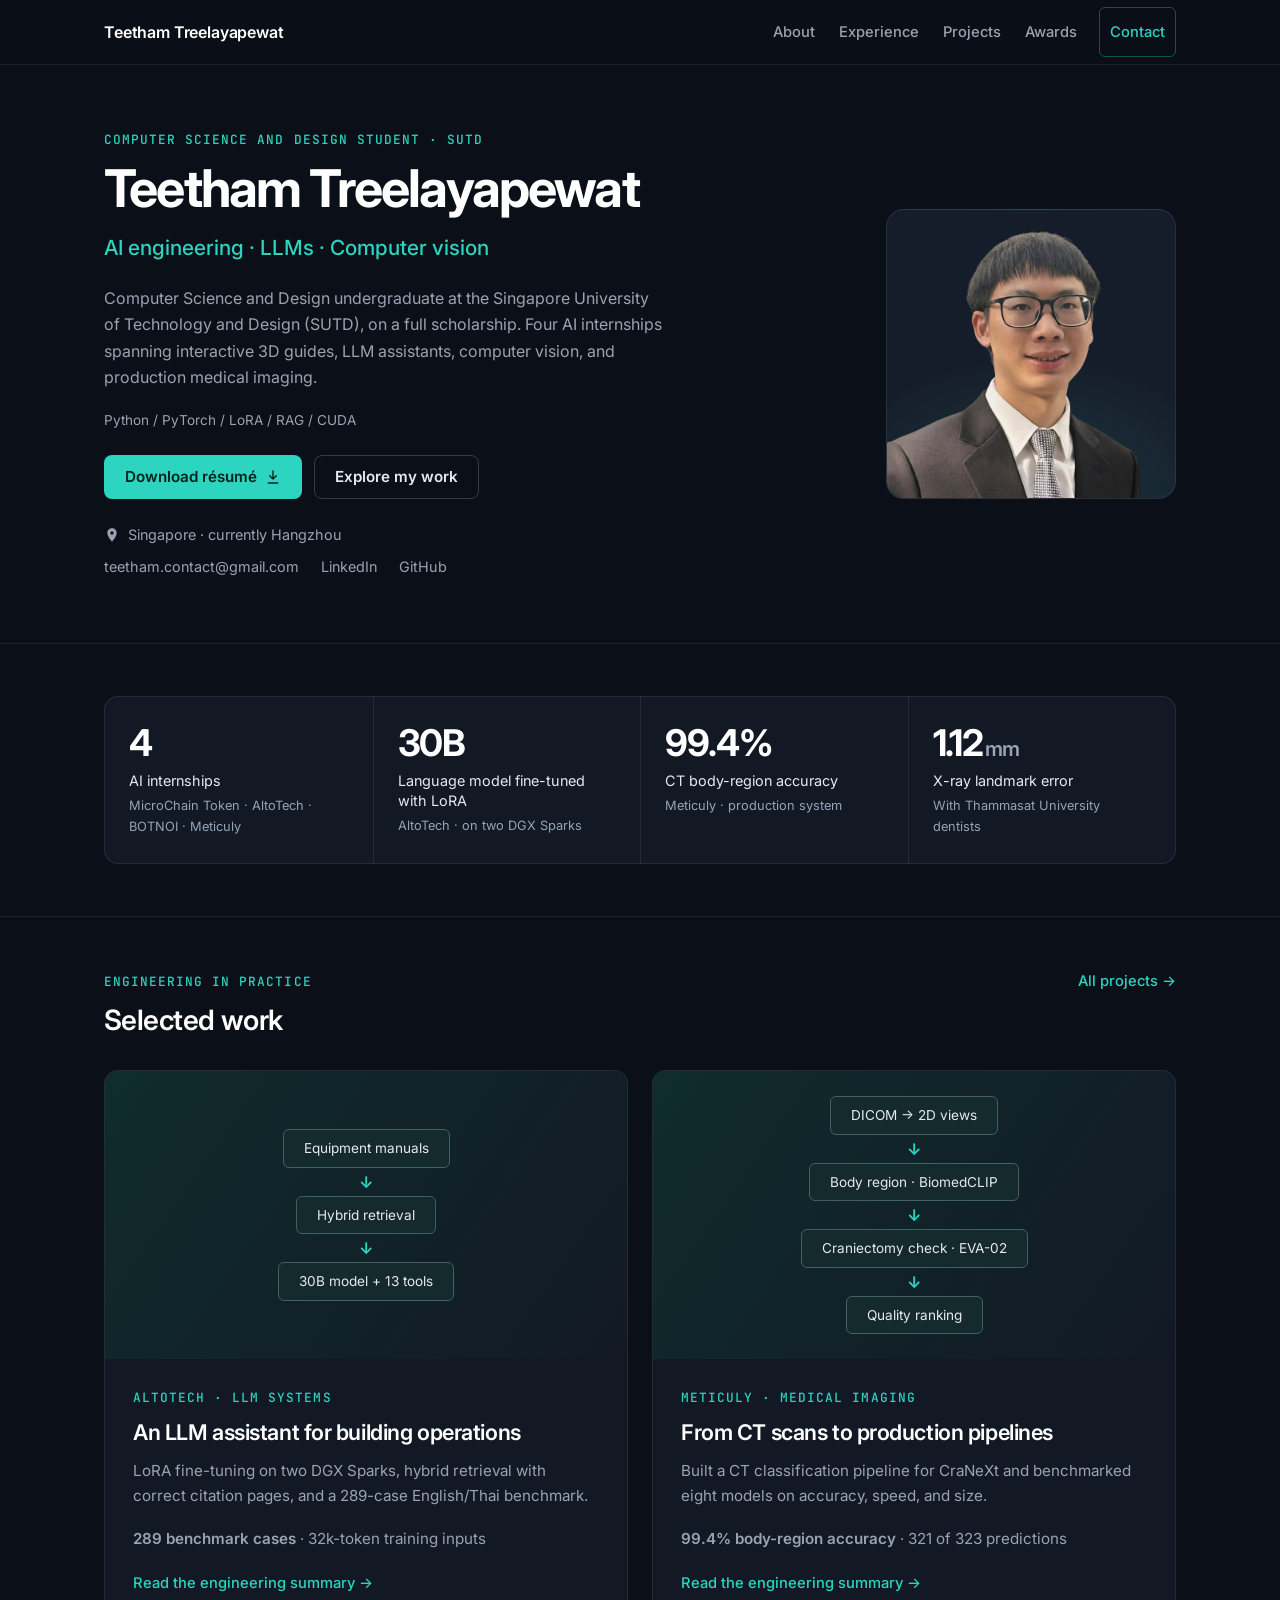
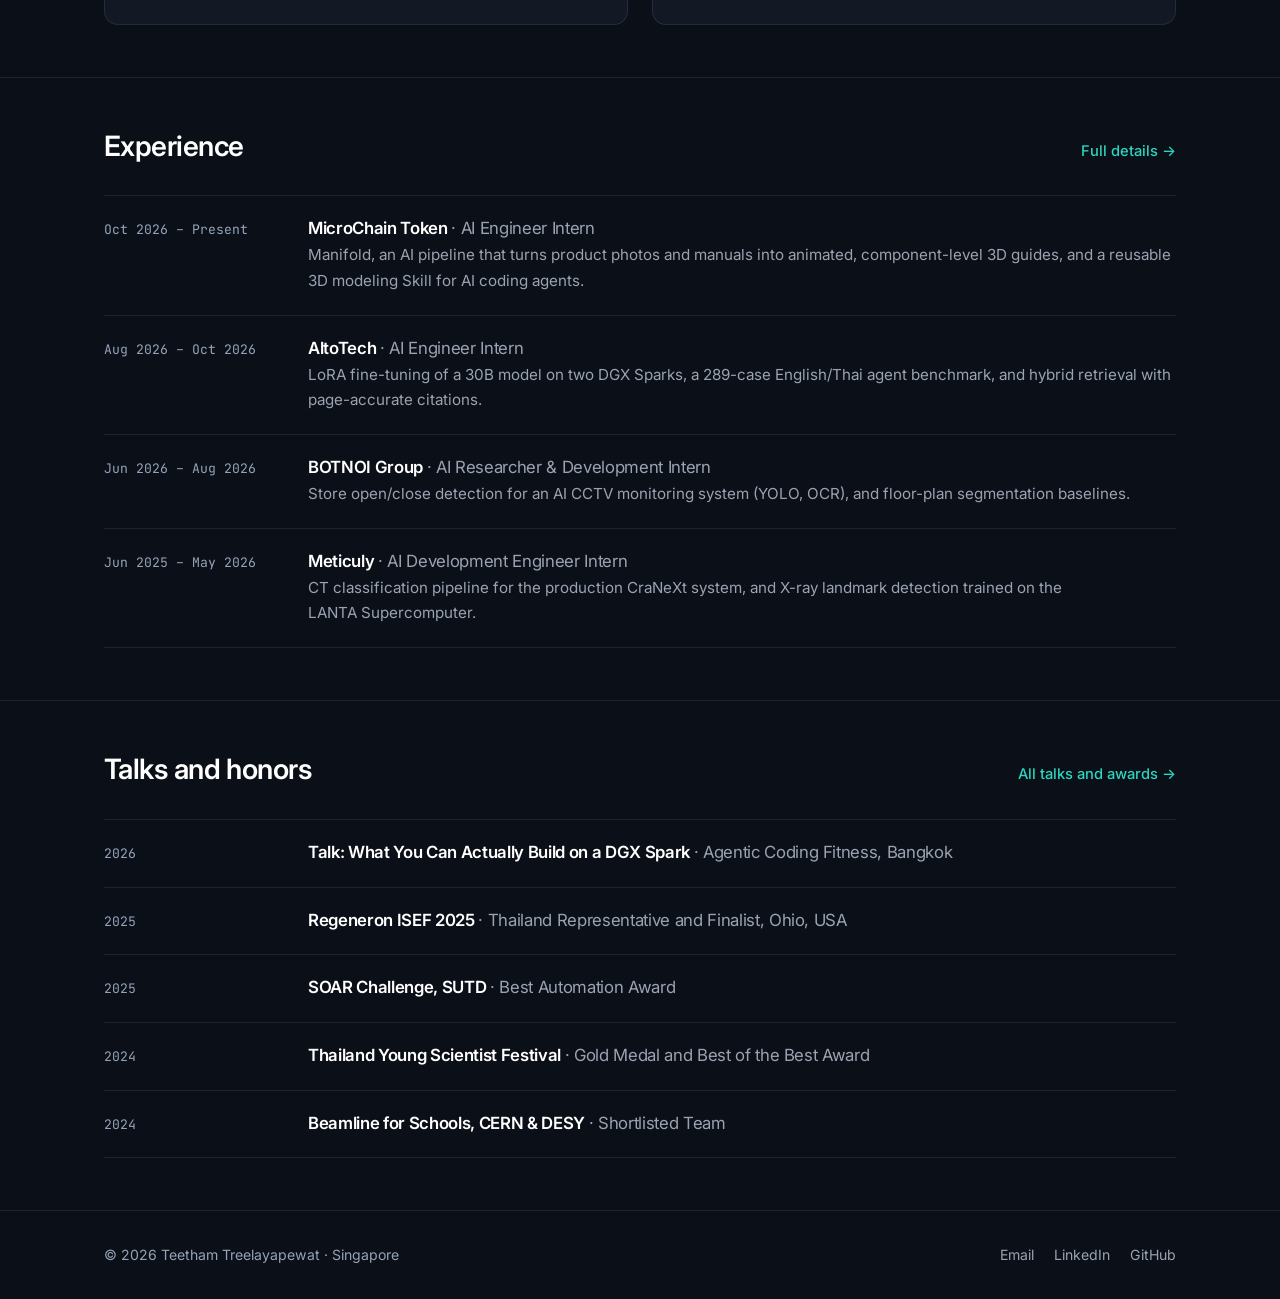
==== commit 07c9aa7b: "Update portfolio experience and student introduction" ====
--- a/index.html
+++ b/index.html
@@ -4,7 +4,7 @@
   <meta charset="UTF-8" />
   <meta name="viewport" content="width=device-width, initial-scale=1.0" />
   <title>Teetham Treelayapewat — AI Engineer, Computer Science at SUTD</title>
-  <meta name="description" content="Teetham Treelayapewat is an AI engineer and Computer Science student at SUTD, Singapore, with three AI internships in LLM fine-tuning and RAG, computer vision, and medical imaging." />
+  <meta name="description" content="Teetham Treelayapewat is an AI engineer and Computer Science student at SUTD, Singapore, with four AI internships spanning interactive 3D guides, LLM systems, computer vision, and medical imaging." />
   <meta name="author" content="Teetham Treelayapewat" />
   <meta name="theme-color" content="#0b0f17" />
 
@@ -26,7 +26,7 @@
       "url": "https://teetham.com/",
       "image": "https://teetham.com/assets/images/profile-teetham.jpg",
       "jobTitle": "AI Engineer",
-      "description": "Computer Science and Design undergraduate at SUTD on a full scholarship, with three AI internships: LLM fine-tuning and RAG at AltoTech, computer vision at BOTNOI, and a production CT classification pipeline at Meticuly.",
+      "description": "Computer Science and Design undergraduate at SUTD on a full scholarship, with four AI internships: interactive 3D guides at MicroChain Token, LLM fine-tuning and RAG at AltoTech, computer vision at BOTNOI, and a production CT classification pipeline at Meticuly.",
       "email": "mailto:teetham.contact@gmail.com",
       "address": {
         "@type": "PostalAddress",
@@ -98,10 +98,10 @@
 
       <div class="container hero-inner">
         <div>
-          <p class="eyebrow">Open to AI / ML internships &middot; 2027</p>
+          <p class="eyebrow">Computer Science and Design student &middot; SUTD</p>
           <h1 class="hero-name" id="hero-name">Teetham Treelayapewat</h1>
           <p class="hero-title">AI engineering · LLMs · Computer vision</p>
-          <p class="hero-bio">Computer Science and Design undergraduate at the Singapore University of Technology and Design (SUTD), on a full scholarship. Three AI internships spanning LLM assistants, computer vision, and production medical imaging.</p>
+          <p class="hero-bio">Computer Science and Design undergraduate at the Singapore University of Technology and Design (SUTD), on a full scholarship. Four AI internships spanning interactive 3D guides, LLM assistants, computer vision, and production medical imaging.</p>
 
           <p class="hero-focus">Python / PyTorch / LoRA / RAG / CUDA</p>
           <div class="hero-actions">
@@ -132,9 +132,9 @@
         <h2 class="sr-only" id="highlights-title">Highlights</h2>
         <div class="stats fade-in">
           <div class="stat">
-            <span class="stat-value">3</span>
+            <span class="stat-value">4</span>
             <span class="stat-label">AI internships</span>
-            <span class="stat-sub">AltoTech &middot; BOTNOI &middot; Meticuly</span>
+            <span class="stat-sub">MicroChain Token &middot; AltoTech &middot; BOTNOI &middot; Meticuly</span>
           </div>
           <div class="stat">
             <span class="stat-value">30B</span>
@@ -171,6 +171,14 @@
 
         <div class="row-list">
           <div class="row fade-in">
+            <p class="row-date">Oct 2026 &ndash; Present</p>
+            <div>
+              <h3 class="row-title">MicroChain Token <span>&middot; AI Engineer Intern</span></h3>
+              <p class="row-body">Manifold, an AI pipeline that turns product photos and manuals into animated,
+                component-level 3D guides, and a reusable 3D modeling Skill for AI coding agents.</p>
+            </div>
+          </div>
+          <div class="row fade-in">
             <p class="row-date">Aug 2026 &ndash; Oct 2026</p>
             <div>
               <h3 class="row-title">AltoTech <span>&middot; AI Engineer Intern</span></h3>
--- a/assets/css/style.css
+++ b/assets/css/style.css
@@ -976,3 +976,25 @@
 }
 .project-card .project-desc { flex: none; }
 .project-card > .section-link { margin-top: auto; }
+
+/* Internship cards: short by default, full write-up in a collapsible summary.
+   The text stays in the HTML, so crawlers and AI agents still read it. */
+.project-result { font-size: 0.92rem; font-weight: 600; color: var(--text); }
+.project-result span { font-weight: 400; color: var(--text-muted); }
+/* Closed: both internship cards share one height, summary lines aligned at the bottom.
+   Open: each card keeps its own height, so the card next to it does not stretch. */
+.projects-grid:has(.case-details[open]) > .project-card { align-self: start; }
+.case-details { margin-top: auto; padding-top: 12px; border-top: 1px solid var(--border); }
+.case-details > summary {
+  display: flex; align-items: center; gap: 8px; cursor: pointer; list-style: none;
+  font-size: 0.92rem; font-weight: 600; color: var(--accent);
+}
+.case-details > summary::-webkit-details-marker { display: none; }
+.case-details > summary::before {
+  content: '+'; display: inline-grid; place-items: center; width: 18px; height: 18px;
+  border: 1px solid rgba(45, 212, 191, 0.4); border-radius: 4px; font-size: 0.8rem; line-height: 1;
+}
+.case-details[open] > summary::before { content: '−'; }
+.case-details[open] > summary { margin-bottom: 6px; }
+.case-details > * + * { margin-top: 10px; }
+.case-details > .section-link { display: inline-block; margin-top: 14px; }
